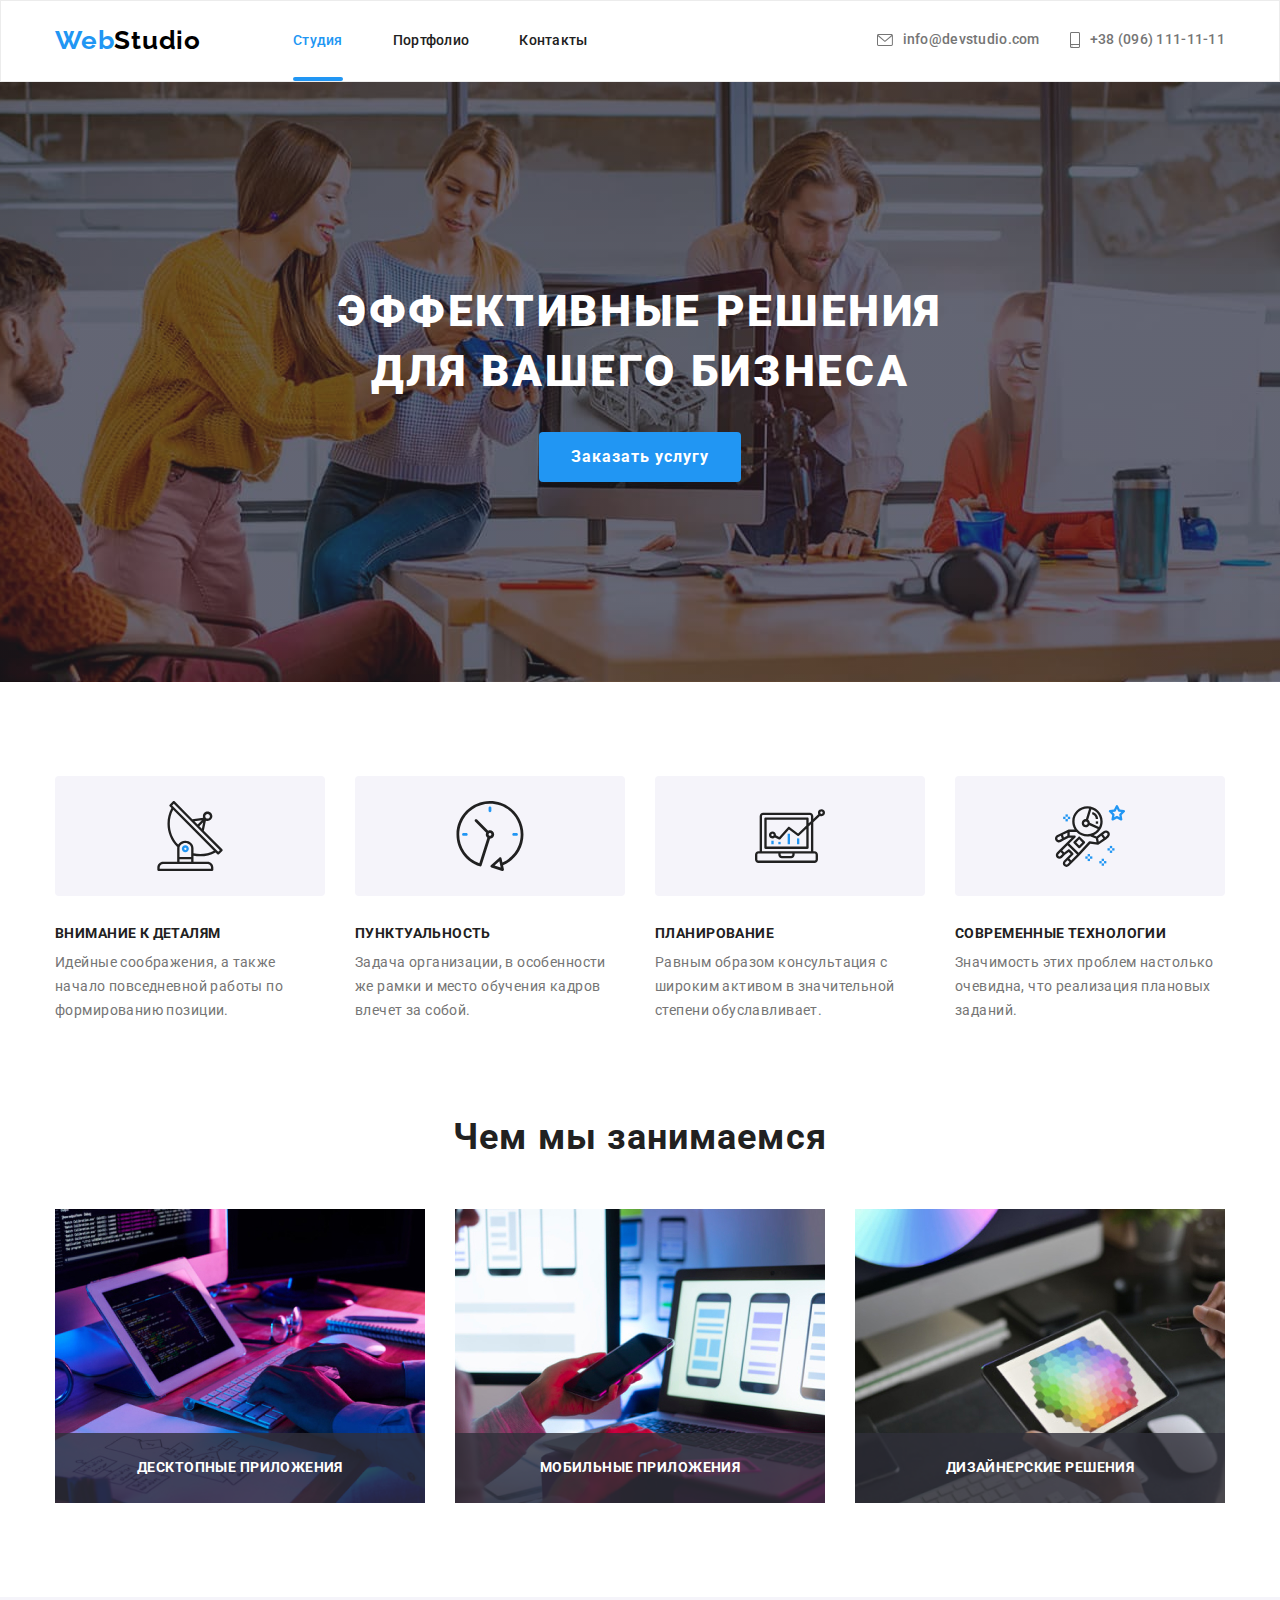
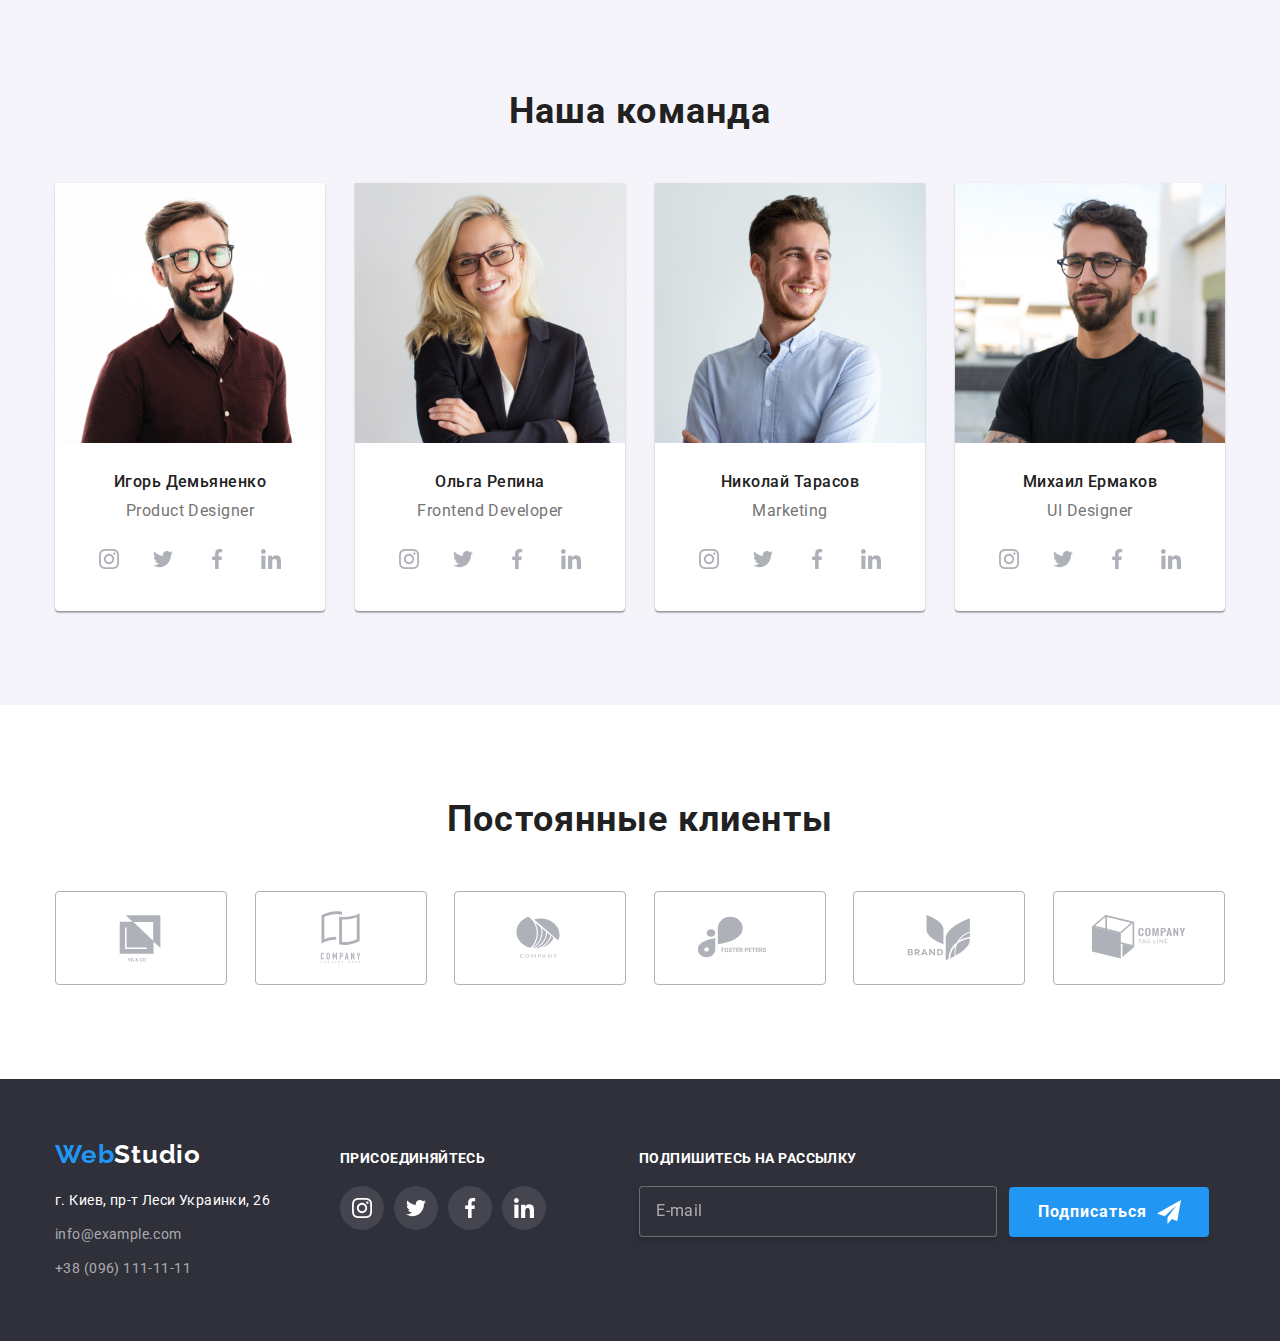
==== index.html @ 2bd58367 "Add files via upload" ====
<!DOCTYPE html>
<html lang="ru">
  <head>
    <meta charset="UTF-8" />
    <meta http-equiv="X-UA-Compatible" content="IE=edge" />
    <meta name="viewport" content="width=device-width, initial-scale=1.0" />
    <title>WebStudio</title>
    <link rel="preconnect" href="https://fonts.gstatic.com" />
    <link
      href="https://fonts.googleapis.com/css2?family=Raleway:wght@700&family=Roboto:wght@400;500;700;900&display=swap"
      rel="stylesheet"
    />
    <link
      rel="stylesheet"
      href="https://cdnjs.cloudflare.com/ajax/libs/modern-normalize/1.1.0/modern-normalize.min.css
"
    />
    <link rel="stylesheet" href="./css/styles.css" />
  </head>
  <body>
    <!--Header-->
    <header class="header">
      <div class="container header-container">
        <nav class="navigation">
          <a class="logo-link" href="./index.html"
            ><span class="logo-web">Web</span
            ><span class="logo-studio">Studio</span></a
          >
          <ul class="site-nav list">
            <li class="nav-item">
              <a class="nav-link link current" href="./index.html">Студия</a>
            </li>
            <li class="nav-item">
              <a class="nav-link link" href="./portfolio.html">Портфолио</a>
            </li>
            <li class="nav-item">
              <a class="nav-link link" href="#">Контакты</a>
            </li>
          </ul>
        </nav>

        <ul class="contacts list">
          <li class="contact-header">
            <a class="contact-link" href="mailto:info@devstudio.com">
              <svg class="icon-envelope" width="16" height="12">
                <use href="./images/sprite.svg#icon-envelope"></use>
              </svg>
              info@devstudio.com
            </a>
          </li>
          <li class="contact-header">
            <a class="contact-link" href="tel:+380961111111">
              <svg class="icon-smartphone" width="10" height="16">
                <use href="./images/sprite.svg#icon-smartphone"></use>
              </svg>
              +38 (096) 111-11-11</a
            >
          </li>
        </ul>
      </div>
    </header>

    <main>
      <!--Hero-->

      <section class="hero">
        <div class="container hero-page">
          <h1 class="hero-title">
            Эффективные решения<br />для вашего бизнеса
          </h1>
          <button class="modal-btn" type="button" data-modal-open>
            Заказать услугу
          </button>
        </div>
      </section>

      <!--Features-->

      <section class="features">
        <div class="container features-container">
          <h2 class="visually-hidden">Приемущества компании</h2>
          <ul class="feature-list">
            <li class="feature-item">
              <div class="features-icon">
                <svg class="icon-item">
                  <use href="./images/sprite.svg#icon-antenna "></use>
                </svg>
              </div>
              <div>
                <h3 class="title">Внимание к деталям</h3>
                <p class="feature-text">
                  Идейные соображения, а также начало повседневной работы по
                  формированию позиции.
                </p>
              </div>
            </li>

            <li class="feature-item">
              <div class="features-icon">
                <svg class="icon-item">
                  <use href="./images/sprite.svg#icon-clock "></use>
                </svg>
              </div>
              <div>
                <h3 class="title">Пунктуальность</h3>
                <p class="feature-text">
                  Задача организации, в особенности же рамки и место обучения
                  кадров влечет за собой.
                </p>
              </div>
            </li>

            <li class="feature-item">
              <div class="features-icon">
                <svg class="icon-item">
                  <use href="./images/sprite.svg#icon-diagram"></use>
                </svg>
              </div>
              <div>
                <h3 class="title">Планирование</h3>
                <p class="feature-text">
                  Равным образом консультация с широким активом в значительной
                  степени обуславливает.
                </p>
              </div>
            </li>
            <li class="feature-item">
              <div class="features-icon">
                <svg class="icon-item">
                  <use href="./images/sprite.svg#icon-astronaut"></use>
                </svg>
              </div>
              <div>
                <h3 class="title">Современные технологии</h3>
                <p class="feature-text">
                  Значимость этих проблем настолько очевидна, что реализация
                  плановых заданий.
                </p>
              </div>
            </li>
          </ul>
        </div>
      </section>

      <!--Projects-->

      <section class="projects">
        <div class="container project-container">
          <h2 class="project-title">Чем мы занимаемся</h2>
          <ul class="project list">
            <li class="project-item">
              <div class="project-foto">
                <img
                  src="./images/sitelayout.jpg"
                  alt="разработчик набирает код"
                  width="370"
                  height="294"
                />
                <p class="project-overlay">Десктопные приложения</p>
              </div>
            </li>
            <li class="project-item">
              <div class="project-foto">
                <img
                  src="./images/mobiledesign.jpg"
                  alt="разработка мобильного дизайна"
                  width="370"
                  height="294"
                />
                <p class="project-overlay">Мобильные приложения</p>
              </div>
            </li>
            <li class="project-item">
              <div class="project-foto">
                <img
                  src="./images/rastergraphics.jpg"
                  alt="растровая графика"
                  width="370"
                  height="294"
                />
                <p class="project-overlay">Дизайнерские решения</p>
              </div>
            </li>
          </ul>
        </div>
      </section>

      <!--Team company-->

      <section class="team-company">
        <div class="container people">
          <h2 class="section-title">Наша команда</h2>
          <ul class="team list">
            <li class="team-item">
              <img
                src="./images/igordemianenko.jpg"
                alt="фото игорь демьяненко"
                width="270"
                height="260"
              />
              <div class="person">
                <h3 class="team-title">Игорь Демьяненко</h3>
                <p class="position" lang="en">Product Designer</p>
                <ul class="social-list list">
                  <li class="social-list-item">
                    <a href="#" class="social-list-link">
                      <svg class="social-link-icon">
                        <use href="./images/sprite.svg#icon-instagram"></use>
                      </svg>
                    </a>
                  </li>
                  <li class="social-list-item">
                    <a href="#" class="social-list-link">
                      <svg class="social-link-icon">
                        <use href="./images/sprite.svg#icon-twitter"></use>
                      </svg>
                    </a>
                  </li>
                  <li class="social-list-item">
                    <a href="" class="social-list-link">
                      <svg class="social-link-icon">
                        <use href="./images/sprite.svg#icon-facebook"></use>
                      </svg>
                    </a>
                  </li>
                  <li class="social-list-item">
                    <a href="" class="social-list-link">
                      <svg class="social-link-icon">
                        <use href="./images/sprite.svg#icon-linkedin"></use>
                      </svg>
                    </a>
                  </li>
                </ul>
              </div>
            </li>
            <li class="team-item">
              <img
                src="./images/olgarepina.jpg"
                alt="фото ольга репина"
                width="270"
                height="260"
              />
              <div class="person">
                <h3 class="team-title">Ольга Репина</h3>
                <p class="position" lang="en">Frontend Developer</p>
                <ul class="social-list list">
                  <li class="social-list-item">
                    <a href="#" class="social-list-link">
                      <svg class="social-link-icon">
                        <use href="./images/sprite.svg#icon-instagram"></use>
                      </svg>
                    </a>
                  </li>
                  <li class="social-list-item">
                    <a href="#" class="social-list-link">
                      <svg class="social-link-icon">
                        <use href="./images/sprite.svg#icon-twitter"></use>
                      </svg>
                    </a>
                  </li>
                  <li class="social-list-item">
                    <a href="" class="social-list-link">
                      <svg class="social-link-icon">
                        <use href="./images/sprite.svg#icon-facebook"></use>
                      </svg>
                    </a>
                  </li>
                  <li class="social-list-item">
                    <a href="" class="social-list-link">
                      <svg class="social-link-icon">
                        <use href="./images/sprite.svg#icon-linkedin"></use>
                      </svg>
                    </a>
                  </li>
                </ul>
              </div>
            </li>
            <li class="team-item">
              <img
                src="./images/nikolaytarasov.jpg"
                alt="фото николай тарасов"
                width="270"
                height="260"
              />
              <div class="person">
                <h3 class="team-title">Николай Тарасов</h3>
                <p class="position" lang="en">Marketing</p>
                <ul class="social-list list">
                  <li class="social-list-item">
                    <a href="#" class="social-list-link">
                      <svg class="social-link-icon">
                        <use href="./images/sprite.svg#icon-instagram"></use>
                      </svg>
                    </a>
                  </li>
                  <li class="social-list-item">
                    <a href="#" class="social-list-link">
                      <svg class="social-link-icon">
                        <use href="./images/sprite.svg#icon-twitter"></use>
                      </svg>
                    </a>
                  </li>
                  <li class="social-list-item">
                    <a href="" class="social-list-link">
                      <svg class="social-link-icon">
                        <use href="./images/sprite.svg#icon-facebook"></use>
                      </svg>
                    </a>
                  </li>
                  <li class="social-list-item">
                    <a href="" class="social-list-link">
                      <svg class="social-link-icon">
                        <use href="./images/sprite.svg#icon-linkedin"></use>
                      </svg>
                    </a>
                  </li>
                </ul>
              </div>
            </li>
            <li class="team-item">
              <img
                src="./images/michailermakov.jpg"
                alt="фото михаил ермаков"
                width="270"
                height="260"
              />
              <div class="person">
                <h3 class="team-title">Михаил Ермаков</h3>
                <p class="position" lang="en">UI Designer</p>
                <ul class="social-list list">
                  <li class="social-list-item">
                    <a href="#" class="social-list-link">
                      <svg class="social-link-icon">
                        <use href="./images/sprite.svg#icon-instagram"></use>
                      </svg>
                    </a>
                  </li>
                  <li class="social-list-item">
                    <a href="#" class="social-list-link">
                      <svg class="social-link-icon">
                        <use href="./images/sprite.svg#icon-twitter"></use>
                      </svg>
                    </a>
                  </li>
                  <li class="social-list-item">
                    <a href="#" class="social-list-link">
                      <svg class="social-link-icon">
                        <use href="./images/sprite.svg#icon-facebook"></use>
                      </svg>
                    </a>
                  </li>
                  <li class="social-list-item">
                    <a href="#" class="social-list-link">
                      <svg class="social-link-icon">
                        <use href="./images/sprite.svg#icon-linkedin"></use>
                      </svg>
                    </a>
                  </li>
                </ul>
              </div>
            </li>
          </ul>
        </div>
      </section>

      <!--Clients-->

      <section class="clients-company">
        <div class="client-container container">
          <h2 class="client-title">Постоянные клиенты</h2>
          <ul class="clients list">
            <li class="client-item">
              <a href="#" class="client-link">
                <svg class="client-icon" width="106" height="60">
                  <use href="./images/sprite.svg#icon-company1"></use>
                </svg>
              </a>
            </li>
            <li class="client-item">
              <a href="#" class="client-link">
                <svg class="client-icon" width="106" height="60">
                  <use href="./images/sprite.svg#icon-company2"></use>
                </svg>
              </a>
            </li>
            <li class="client-item">
              <a href="#" class="client-link">
                <svg class="client-icon" width="106" height="60">
                  <use href="./images/sprite.svg#icon-company3"></use>
                </svg>
              </a>
            </li>
            <li class="client-item">
              <a href="#" class="client-link">
                <svg class="client-icon" width="106" height="60">
                  <use href="./images/sprite.svg#icon-company4"></use>
                </svg>
              </a>
            </li>
            <li class="client-item">
              <a href="#" class="client-link">
                <svg class="client-icon" width="106" height="60">
                  <use href="./images/sprite.svg#icon-company-5"></use>
                </svg>
              </a>
            </li>
            <li class="client-item">
              <a href="#" class="client-link">
                <svg class="client-icon" width="106" height="60">
                  <use href="./images/sprite.svg#icon-company6"></use>
                </svg>
              </a>
            </li>
          </ul>
        </div>
      </section>
    </main>

    <!--Footer-->

    <footer class="contacts-company">
      <div class="container footer-container">
        <div class="contacts-footer">
          <a class="logo-link footer-logo" href="./index.html"
            ><span class="logo-web">Web</span
            ><span class="studio-logo">Studio</span></a
          >
          <address class="address-company">
            г. Киев, пр-т Леси Украинки, 26
          </address>
          <ul class="contacts list address">
            <li class="company-link-mail">
              <a class="company-link" href="mailto:info@example.com"
                >info@example.com</a
              >
            </li>
            <li>
              <a class="company-link" href="tel:+380961111111">
                +38 (096) 111-11-11</a
              >
            </li>
          </ul>
        </div>

        <div class="links-footer">
          <p class="join">присоединяйтесь</p>
          <ul class="footer-list list">
            <li class="footer-link-item">
              <a href="#" class="link-item">
                <svg class="footer-icon">
                  <use href="./images/sprite.svg#icon-instagram"></use>
                </svg>
              </a>
            </li>
            <li class="footer-link-item">
              <a href="#" class="link-item">
                <svg class="footer-icon">
                  <use href="./images/sprite.svg#icon-twitter"></use>
                </svg>
              </a>
            </li>
            <li class="footer-link-item">
              <a href="#" class="link-item">
                <svg class="footer-icon">
                  <use href="./images/sprite.svg#icon-facebook"></use>
                </svg>
              </a>
            </li>
            <li class="footer-link-item">
              <a href="#" class="link-item">
                <svg class="footer-icon">
                  <use href="./images/sprite.svg#icon-linkedin"></use>
                </svg>
              </a>
            </li>
          </ul>
        </div>
        <div class="subscribe-to-newsletter">
          <p class="footer-form-text">Подпишитесь на рассылку</p>
          <form action="#" class="footer-form">
            <label>
              <input
                type="email"
                class="form-email"
                name="footer-email"
                placeholder="E-mail"
                title="your@mail.com"
                required
              />
            </label>
            <button type="submit" class="footer-btn">
              Подписаться
              <svg class="footer-icon-btn" width="24" height="24">
                <use href="./images/sprite.svg#icon-icon-send"></use>
              </svg>
            </button>
          </form>
        </div>
      </div>
    </footer>

    <!--Backdrop-->

    <div class="backdrop is-hidden" data-modal>
      <div class="modal">
        <button class="close" type="button">
          <svg class="close-modal" width="18" height="18" data-modal-close>
            <use href="./images/sprite.svg#icon-close"></use>
          </svg>
        </button>
        <form action="#" class="modal-form">
          <p class="modal-form-head">Оставьте свои данные, мы вам перезвоним</p>
          <label class="modal-form-field">
            Имя
            <span class="modal-form-input-wrapper">
              <input
                type="text"
                class="modal-form-input"
                name="user-name"
                minlength="2"
                pattern="[a-zA-Zа-яёА-ЯЁ]+"
                title="имя должно содержать символы латиницы или кириллицы"
                required
              />
              <svg class="modal-form-icon">
                <use href="./images/sprite.svg#icon-person"></use>
              </svg>
            </span>
          </label>
          <label class="modal-form-field">
            Телефон
            <span class="modal-form-input-wrapper">
              <input
                type="tel"
                class="modal-form-input"
                name="user-tel"
                pattern="[0-9]{3}-[0-9]{3}-[0-9]{2}-[0-9]{2}"
                title="096-000-00-00"
                required
              />
              <svg class="modal-form-icon">
                <use href="./images/sprite.svg#icon-phone"></use>
              </svg>
            </span>
          </label>
          <label class="modal-form-field">
            Почта
            <span class="modal-form-input-wrapper">
              <input
                type="email"
                class="modal-form-input"
                name="user-email"
                title="your@mail.com"
                required
              />
              <svg class="modal-form-icon">
                <use href="./images/sprite.svg#icon-email"></use>
              </svg>
            </span>
          </label>
          <label class="modal-form-field">
            Комментарий
            <textarea
              name="user-message"
              class="modal-form-message"
              placeholder="Введите текст"
            ></textarea>
          </label>
          <input
            type="checkbox"
            class="modal-form-checkbox visually-hidden"
            id="accept-policy"
          />
          <label for="accept-policy" class="modal-form-checkbox-label"
            >Соглашаюсь с рассылкой и принимаю&nbsp;
            <a href="#" class="modal-form-label-link">Условия договора</a>
          </label>
          <button type="submit" class="modal-form-button">Отправить</button>
        </form>
      </div>
    </div>
    <script src="./js/modal.js"></script>
  </body>
</html>
---- css/styles.css ----
:root {
  --main-font: "Roboto", sans-serif;
  --secondary-font: "Raleway", sans-serif;
  --accent-color: #2196f3;
  --main-color: #212121;
  --secondary-color: #757575;
}

h1,
h2,
h3,
h4,
h5,
h6,
p {
  margin-top: 0;
  margin-bottom: 0;
}

ul,
ol {
  margin-top: 0;
  margin-bottom: 0;
  padding-left: 0;
}

img {
  display: block;
}

body {
  font-family: var(--main-font);
  font-weight: 400;
  color: var(--main-color);
}

.link,
.contact-link,
.logo-link {
  text-decoration: none;
}

.list {
  list-style: none;
  padding: 0;
  margin: 0;
}

.container {
  width: 1200px;
  padding-left: 15px;
  padding-right: 15px;
  margin-left: auto;
  margin-right: auto;
}

.visually-hidden {
  position: absolute !important;
  clip: rect(1px 1px 1px 1px); /* IE6, IE7 */
  clip: rect(1px, 1px, 1px, 1px);
  padding: 0 !important;
  border: 0 !important;
  height: 1px !important;
  width: 1px !important;
  overflow: hidden;
}

/* ========== HEADER ============*/

.header {
  background: #ffffff;
  padding-top: 24px;
  padding-bottom: 25px;
  border: 1px solid #ececec;
}

.header-container {
  display: flex;
  align-items: center;
  justify-content: space-between;
}

.navigation {
  display: flex;
  align-items: center;
}

.site-nav {
  display: flex;
  align-items: center;
}

.contacts {
  display: flex;
  align-items: center;
}

.logo-link {
  margin-right: 92px;
}

.nav-item:not(:last-child) {
  margin-right: 50px;
}

.logo-web {
  color: var(--accent-color);
  font-family: var(--secondary-font);
  font-weight: 700;
  font-size: 26px;
  line-height: 1.19;
  letter-spacing: 0.03em;
}

.logo-studio {
  color: #000000;
  font-family: var(--secondary-font);
  font-weight: 700;
  font-size: 26px;
  line-height: 1.19;
  letter-spacing: 0.03em;
}

.nav-link {
  position: relative;
  font-weight: 500;
  font-size: 14px;
  line-height: 1.14;
  letter-spacing: 0.02em;
  color: var(--main-color);
  transition-duration: 250ms;
  transition-timing-function: cubic-bezier(0.4, 0, 0.2, 1);
}

.nav-link:hover,
.nav-link:focus {
  color: var(--accent-color);
}
.nav-link.current {
  color: var(--accent-color);
}

.nav-link.current::after {
  position: absolute;
  content: "";
  width: 100%;
  height: 4px;
  border-radius: 2px;
  background-color: var(--accent-color);
  display: block;
  bottom: -33px;
}

.contact-link {
  display: flex;
  align-items: center;
  font-weight: 500;
  font-size: 14px;
  line-height: 1.14;
  letter-spacing: 0.02em;
  color: var(--secondary-color);
  transition-duration: 250ms;
  transition-timing-function: cubic-bezier(0.4, 0, 0.2, 1);
}

.contact-link:hover,
.contact-link:focus {
  color: var(--accent-color);
}

.contact-header {
  margin-right: 30px;
}

.contact-header:last-child {
  margin-right: 0;
}

.icon-envelope {
  margin-right: 10px;
  fill: currentColor;
}

.icon-smartphone {
  margin-right: 10px;
  fill: currentColor;
}

/* ============ END HEADER ===============*/

/* ============ HERO SECTION ============ */
.hero {
  background-image: linear-gradient(
      rgba(47, 48, 58, 0.4),
      rgba(47, 48, 58, 0.4)
    ),
    url("../images/hero/bg.jpg");
  background-size: 1600px;
  background-repeat: no-repeat;
  background-position: center;
  text-align: center;
}

.hero-page {
  padding-bottom: 200px;
  padding-top: 200px;
}

.hero-title {
  font-weight: 900;
  font-size: 44px;
  line-height: 1.36;
  letter-spacing: 0.06em;
  text-transform: uppercase;
  color: #ffffff;
  margin-bottom: 30px;
}

.modal-btn {
  font-family: inherit;
  background: var(--accent-color);
  font-weight: 700;
  font-size: 16px;
  line-height: 1.87;
  display: flex;
  align-items: center;
  letter-spacing: 0.06em;
  color: #ffffff;
  cursor: pointer;
  border-radius: 4px;
  border: none;
  padding: 10px 32px;
  text-align: center;
  margin-left: auto;
  margin-right: auto;
  transition-duration: 250ms;
  transition-timing-function: cubic-bezier(0.4, 0, 0.2, 1);
}

.modal-btn:hover,
.modal-btn:focus {
  background: #188ce8;
}

/* ============== END HERO SECTION============== */

/* ============== FEATURES =============== */
.features {
  background: #ffffff;
}

.features-container {
  display: flex;
  align-items: center;
}

.feature-list {
  list-style: none;
  display: flex;
  align-items: center;
  justify-content: space-between;
  padding-top: 94px;
  padding-bottom: 94px;
}

.feature-item {
  margin-right: 30px;
}

.feature-item:last-child {
  margin-right: 0;
}

.title {
  font-weight: 700;
  font-size: 14px;
  line-height: 1.14;
  letter-spacing: 0.03em;
  text-transform: uppercase;
  color: var(--main-color);
  margin-top: 0;
  margin-bottom: 10px;
}

.feature-text {
  font-size: 14px;
  line-height: 1.71;
  letter-spacing: 0.03em;
  color: var(--secondary-color);
  margin-top: 0;
}

.features-icon {
  display: flex;
  justify-content: center;
  align-items: center;
  width: 270px;
  height: 120px;
  background: #f5f4fa;
  border-radius: 4px;
  margin-bottom: 30px;
}

.icon-item {
  width: 70px;
  height: 70px;
}

/* ============ END FEATURES ===============  */

/* ============ PROJECTS COMPANY ============ */
.projects {
  background: #ffffff;
}

.project-container {
  padding-bottom: 94px;
}
.project-title {
  font-weight: 700;
  font-size: 36px;
  line-height: 1.16;
  text-align: center;
  letter-spacing: 0.03em;
  color: var(--main-color);
  margin-top: 0;
  margin-bottom: 50px;
}

.project.list {
  display: flex;
  align-items: center;
  justify-content: space-between;
}

.project-item {
  width: 370px;
  height: 294px;
  margin-right: 30px;
}

.project-item:last-child {
  margin-right: 0;
}

.project-foto {
  position: relative;
}

.project-overlay {
  position: absolute;
  bottom: 0;
  left: 0;
  width: 100%;
  height: 70px;
  background: rgba(47, 48, 58, 0.8);
  font-weight: 700;
  font-size: 14px;
  line-height: 1.14;
  text-align: center;
  letter-spacing: 0.03em;
  text-transform: uppercase;
  color: #ffffff;
  padding-top: 27px;
}

/* ============ END PROJECTS COMPANY ============== */

/* ============ TEAM COMPANY =============  */

.team-company {
  background: #f5f4fa;
}
.people {
  padding-top: 94px;
  padding-bottom: 94px;
}

.section-title {
  font-weight: 700;
  font-size: 36px;
  line-height: 1.16;
  text-align: center;
  letter-spacing: 0.03em;
  color: var(--main-color);
  margin-bottom: 50px;
}

.team {
  display: flex;
  align-items: center;
  justify-content: space-between;
}

.team-item {
  width: 270px;
  height: 428px;
  margin-right: 30px;
  background: #ffffff;
  box-shadow: 0px 1px 3px rgba(0, 0, 0, 0.12), 0px 1px 1px rgba(0, 0, 0, 0.14),
    0px 2px 1px rgba(0, 0, 0, 0.2);
  border-radius: 0px 0px 4px 4px;
}

.team-item:last-child {
  margin-right: 0;
}

.person {
  padding-top: 30px;
  padding-bottom: 30px;
  padding-left: 32px;
  padding-right: 32px;
}

.team-title {
  font-weight: 500;
  font-size: 16px;
  line-height: 1.18;
  letter-spacing: 0.03em;
  color: var(--main-color);
  text-align: center;
}

.position {
  font-size: 16px;
  line-height: 1.18;
  letter-spacing: 0.03em;
  color: var(--secondary-color);
  text-align: center;
  margin-top: 10px;
  margin-bottom: 16px;
}

.social-list {
  display: flex;
  justify-content: space-between;
  align-items: center;
}

.social-list-link {
  display: flex;
  align-items: center;
  justify-content: center;
  width: 44px;
  height: 44px;
  border-radius: 50%;
  background-color: #ffffff;
  fill: #afb1b8;
  transition-duration: 250ms;
  transition-timing-function: cubic-bezier(0.4, 0, 0.2, 1);
}
.social-list-link:hover,
.social-list-link:focus {
  background: var(--accent-color);
  fill: #ffffff;
}

.social-link-icon {
  width: 20px;
  height: 20px;
}

/* =========== END TEAM COMPANY ================ */

/*=============== CLIENTS COMPANY ==============*/

.clients-company {
  background: #ffffff;
}

.client-container {
  padding-top: 94px;
  padding-bottom: 94px;
}

.client-title {
  font-weight: 700;
  font-size: 36px;
  line-height: 1.16;
  text-align: center;
  letter-spacing: 0.03em;
  color: var(--main-color);
  margin-bottom: 50px;
}
.clients {
  display: flex;
  align-items: center;
  justify-content: space-between;
}

.client-item {
  display: flex;
  align-items: center;
  justify-content: space-between;
}

.client-item:last-child {
  margin-right: 0;
}

.client-link {
  display: flex;
  align-items: center;
  justify-content: center;
  border: 1px solid #afb1b8;
  border-radius: 4px;
  width: 172px;
  height: 94px;
  fill: #afb1b8;
  transition-duration: 250ms;
  transition-timing-function: cubic-bezier(0.4, 0, 0.2, 1);
}

.client-link:hover,
.client-link:focus {
  fill: var(--accent-color);
}

.client-link:hover,
.client-link:focus {
  border: 1px solid var(--accent-color);
}

/* ===============END CLIENTS COMPANY ==============*/

/* =============== FOOTER ================== */

.contacts-company {
  background: #2f303a;
}

.footer-container {
  display: flex;
  align-items: baseline;

  padding-top: 60px;
  padding-bottom: 60px;
}

.contacts-footer {
  display: block;
  margin-right: 70px;
}

.footer-logo {
  display: inline-block;
  margin-right: 0px;
}

.studio-logo {
  font-family: var(--secondary-font);
  font-weight: 700;
  font-size: 26px;
  line-height: 1.19;
  letter-spacing: 0.03em;
  color: #ffffff;
}

.address-company {
  color: #ffffff;
  font-style: normal;
  font-size: 14px;
  line-height: 1.71;
  letter-spacing: 0.03em;
  margin-top: 20px;
}

.address {
  display: inline-block;
}

.company-link {
  font-size: 14px;
  line-height: 1.71;
  letter-spacing: 0.03em;
  color: rgba(255, 255, 255, 0.6);
  display: inline-block;
  transition-duration: 250ms;
  transition-timing-function: cubic-bezier(0.4, 0, 0.2, 1);
}

.company-link-mail {
  margin-top: 10px;
  margin-bottom: 10px;
}

.company-link:hover,
.company-link:focus {
  color: var(--accent-color);
}

.company-link {
  text-decoration: none;
}

.join {
  font-weight: 700;
  font-size: 14px;
  line-height: 1.14;
  letter-spacing: 0.03em;
  text-transform: uppercase;
  color: #ffffff;

  margin-bottom: 20px;
}

.footer-list {
  display: flex;
  align-items: center;
  justify-content: center;
}

.footer-link-item {
  display: flex;
  align-items: center;
  justify-content: center;
  margin-right: 10px;
}

.footer-link-item:last-child {
  margin-right: 0;
}

.link-item:hover,
.link-item:focus {
  background: var(--accent-color);
}
.link-item {
  display: flex;
  align-items: center;
  justify-content: center;
  width: 44px;
  height: 44px;
  border-radius: 50%;
  background-color: rgba(255, 255, 255, 0.1);
  fill: #ffffff;
}

.footer-icon {
  width: 20px;
  height: 20px;
}

.subscribe-to-newsletter {
  margin-left: 93px;
}

.footer-form {
  display: flex;
  align-items: center;
}

.footer-form-text {
  font-weight: bold;
  font-size: 14px;
  line-height: 1.14;
  letter-spacing: 0.03em;
  text-transform: uppercase;
  color: #ffffff;
  margin-bottom: 20px;
}

.form-email {
  width: 358px;
  margin-right: 12px;
  padding-top: 15px;
  padding-bottom: 15px;
  padding-left: 16px;
  color: #ffffff;
  background-color: #2f303a;
  border: 1px solid rgba(255, 255, 255, 0.3);
  filter: drop-shadow(0px 4px 4px rgba(0, 0, 0, 0.15));
  border-radius: 4px;
}

.form-email::placeholder {
  font-weight: 400;
  font-size: 16px;
  line-height: 1.25;
  letter-spacing: 0.03em;
  color: rgba(255, 255, 255, 0.6);
}

.footer-btn {
  position: relative;
  width: 200px;
  height: 50px;
  padding-top: 10px;
  padding-bottom: 10px;
  padding-right: 62px;
  padding-left: 29px;
  font-family: inherit;
  background: var(--accent-color);
  font-weight: 700;
  font-size: 16px;
  line-height: 1.87;
  letter-spacing: 0.06em;
  color: #ffffff;
  box-shadow: 0px 4px 4px rgba(0, 0, 0, 0.15);
  border-radius: 4px;
  border: none;
  cursor: pointer;
  transition-duration: 250ms;
  transition-timing-function: cubic-bezier(0.4, 0, 0.2, 1);
}

.footer-btn:hover,
.footer-btn:focus {
  background: #188ce8;
}

.footer-icon-btn {
  position: absolute;
  top: 13px;
  right: 28px;
}

/* =========== END FOOTER ============ */

/* =========== BACKDROP ==============*/

.backdrop {
  position: fixed;
  top: 0;
  left: 0;
  width: 100vw;
  height: 100vh;
  background: rgba(0, 0, 0, 0.2);
  opacity: 1;
  transition: opacity 250ms cubic-bezier(0.4, 0, 0.2, 1),
    visibility 250ms cubic-bezier(0.4, 0, 0.2, 1);
}

.backdrop.is-hidden {
  opacity: 0;
  pointer-events: none;
}
.modal {
  position: absolute;
  top: 50%;
  left: 50%;
  min-width: 528px;
  min-height: 581px;
  background-color: #ffffff;
  transform: translate(-50%, -50%);
  padding: 40px;
}

.close {
  position: absolute;
  top: 8px;
  right: 8px;
  width: 30px;
  height: 30px;
  background-color: #ffffff;
  border-radius: 50%;
  border: 1px solid rgba(0, 0, 0, 0.1);
  padding: 0;
  cursor: pointer;
}

.close-modal {
  position: absolute;
  top: 50%;
  left: 50%;
  transform: translate(-50%, -50%);
  transition-duration: 250ms;
  transition-timing-function: cubic-bezier(0.4, 0, 0.2, 1);
}

.close-modal:hover,
.close-modal:focus {
  fill: var(--accent-color);
}

/* ============ MODAL FORM ============ */

.modal-form {
  display: flex;
  flex-direction: column;
}

.modal-form-head {
  font-weight: 700;
  font-size: 20px;
  line-height: 1.15;
  text-align: center;
  letter-spacing: 0.03em;
  color: #212121;
  margin-bottom: 12px;
}

.modal-form-field {
  font-weight: 400;
  font-size: 12px;
  line-height: 1.16;
  letter-spacing: 0.01em;
  color: #757575;
  margin-bottom: 10px;
}

.modal-form-input-wrapper {
  position: relative;
  display: block;
  margin-top: 4px;
}

.modal-form-input {
  width: 100%;
  height: 40px;
  border: 1px solid rgba(33, 33, 33, 0.2);
  border-radius: 4px;
  padding-left: 42px;
  transition: border-color 250ms cubic-bezier(0.4, 0, 0.2, 1);
}
.modal-form-input:focus {
  outline: none;
  border-color: var(--accent-color);
}
.modal-form-icon {
  position: absolute;
  top: 50%;
  left: 12px;
  transform: translateY(-50%);
  display: block;
  width: 18px;
  height: 18px;
  fill: #212121;
  transition: fill 250ms cubic-bezier(0.4, 0, 0.2, 1);
}
.modal-form-input:focus + .modal-form-icon {
  fill: var(--accent-color);
}

.modal-form-message {
  width: 100%;
  height: 120px;
  margin-top: 4px;
  color: #000000;
  border: 1px solid rgba(33, 33, 33, 0.2);
  border-radius: 4px;
  padding: 12px 16px;
  resize: none;
  transition: border-color 250ms cubic-bezier(0.4, 0, 0.2, 1);
}

.modal-form-message::placeholder {
  color: rgba(117, 117, 117, 0.5);
}

.modal-form-message:focus {
  outline: none;
  border-color: var(--accent-color);
}

.modal-form-checkbox-label::before {
  display: block;
  content: "";
  width: 16px;
  height: 15px;
  border: 1px solid #212121;
  border-radius: 2px;
  cursor: pointer;
  margin-right: 8px;
}

.modal-form-checkbox:checked + .modal-form-checkbox-label::before {
  background-image: url("../images/vector.svg");
  background-color: var(--accent-color);
  background-repeat: no-repeat;
  background-size: contain;
  border: none;
  border-radius: 2px;
  background-position: center;
}

.modal-form-checkbox:focus + .modal-form-checkbox-label::before {
  outline: 1px solid #212121;
}

.modal-form-checkbox-label {
  display: flex;
  align-items: center;
  justify-content: center;
  font-size: 14px;
  line-height: 1.71;
  letter-spacing: 0.03em;
  color: #757575;
  margin-bottom: 30px;
  margin-left: 14px;
}

.modal-form-label-link {
  color: var(--accent-color);
}

.modal-form-button {
  font-family: inherit;
  background: var(--accent-color);
  font-weight: 700;
  font-size: 16px;
  line-height: 1.87;
  display: flex;
  align-items: center;
  letter-spacing: 0.06em;
  color: #ffffff;
  cursor: pointer;
  border-radius: 4px;
  border: none;
  padding: 10px 56px;
  text-align: center;
  margin-left: auto;
  margin-right: auto;
  transition-duration: 250ms;
  transition-timing-function: cubic-bezier(0.4, 0, 0.2, 1);
}

.modal-form-button:hover,
.modal-form-button:focus {
  background: #188ce8;
}

/* =========== PORTFOLIO ============= */

.development-catalog {
  background: #ffffff;
}

.catalog {
  padding-top: 94px;
  padding-bottom: 94px;
}
.catalog-nav {
  list-style: none;
  display: flex;
  align-items: center;
  justify-content: center;
  margin-bottom: 34px;
}

.item {
  margin-right: 8px;
}

.item:last-child {
  margin-right: 0px;
}
.nav-btn {
  font-family: inherit;
  background: #f5f4fa;
  font-weight: 500;
  font-size: 16px;
  line-height: 1.62;
  text-align: center;
  letter-spacing: 0.03em;
  color: #212121;
  border-radius: 4px;
  cursor: pointer;
  border: none;
  padding: 6px 22px;
  transition-duration: 250ms;
  transition-timing-function: cubic-bezier(0.4, 0, 0.2, 1);
}
.nav-btn:hover,
.nav-btn:focus {
  background-color: var(--accent-color);
  color: #ffffff;
  box-shadow: 0px 3px 1px rgba(0, 0, 0, 0.1), 0px 1px 2px rgba(0, 0, 0, 0.08),
    0px 2px 2px rgba(0, 0, 0, 0.12);
  border-radius: 4px;
}

.nav-btn.current {
  background-color: var(--accent-color);
  color: #ffffff;
}

.development {
  display: flex;
  flex-wrap: wrap;
  margin-top: -30px;
  margin-left: -30px;
}

.development-item {
  margin-top: 30px;
  margin-left: 30px;
  transition-duration: 250ms;
  transition-timing-function: cubic-bezier(0.4, 0, 0.2, 1);
}
.development-item:hover {
  box-shadow: 0px 1px 1px rgba(0, 0, 0, 0.12), 0px 4px 4px rgba(0, 0, 0, 0.06),
    1px 4px 6px rgba(0, 0, 0, 0.16);
}

.development-link:hover .overlay,
.development-link:focus .overlay {
  transform: translateY(0%);
}

.development-link {
  text-decoration: none;
  display: block;
}

.development-image {
  position: relative;
  overflow: hidden;
}

.overlay {
  position: absolute;
  top: 0;
  left: 0;
  width: 100%;
  height: 100%;
  background: rgba(33, 150, 243, 0.9);
  color: #ffffff;
  overflow: auto;
  font-weight: 400;
  font-size: 18px;
  line-height: 1.55;
  letter-spacing: 0.03em;
  padding: 63px 24px;
  transform: translateY(100%);
  transition-duration: 250ms;
  transition-timing-function: cubic-bezier(0.4, 0, 0.2, 1);
}

.developments {
  padding-top: 20px;
  padding-bottom: 20px;
  padding-left: 24px;
  padding-right: 24px;
  border: 1px solid #eeeeee;
}

.development-name {
  font-weight: 700;
  font-size: 18px;
  line-height: 2;
  letter-spacing: 0.06em;
  color: var(--main-color);
  margin-bottom: 4px;
}

.development-section {
  font-size: 16px;
  line-height: 1.87;
  letter-spacing: 0.03em;
  color: var(--secondary-color);
}
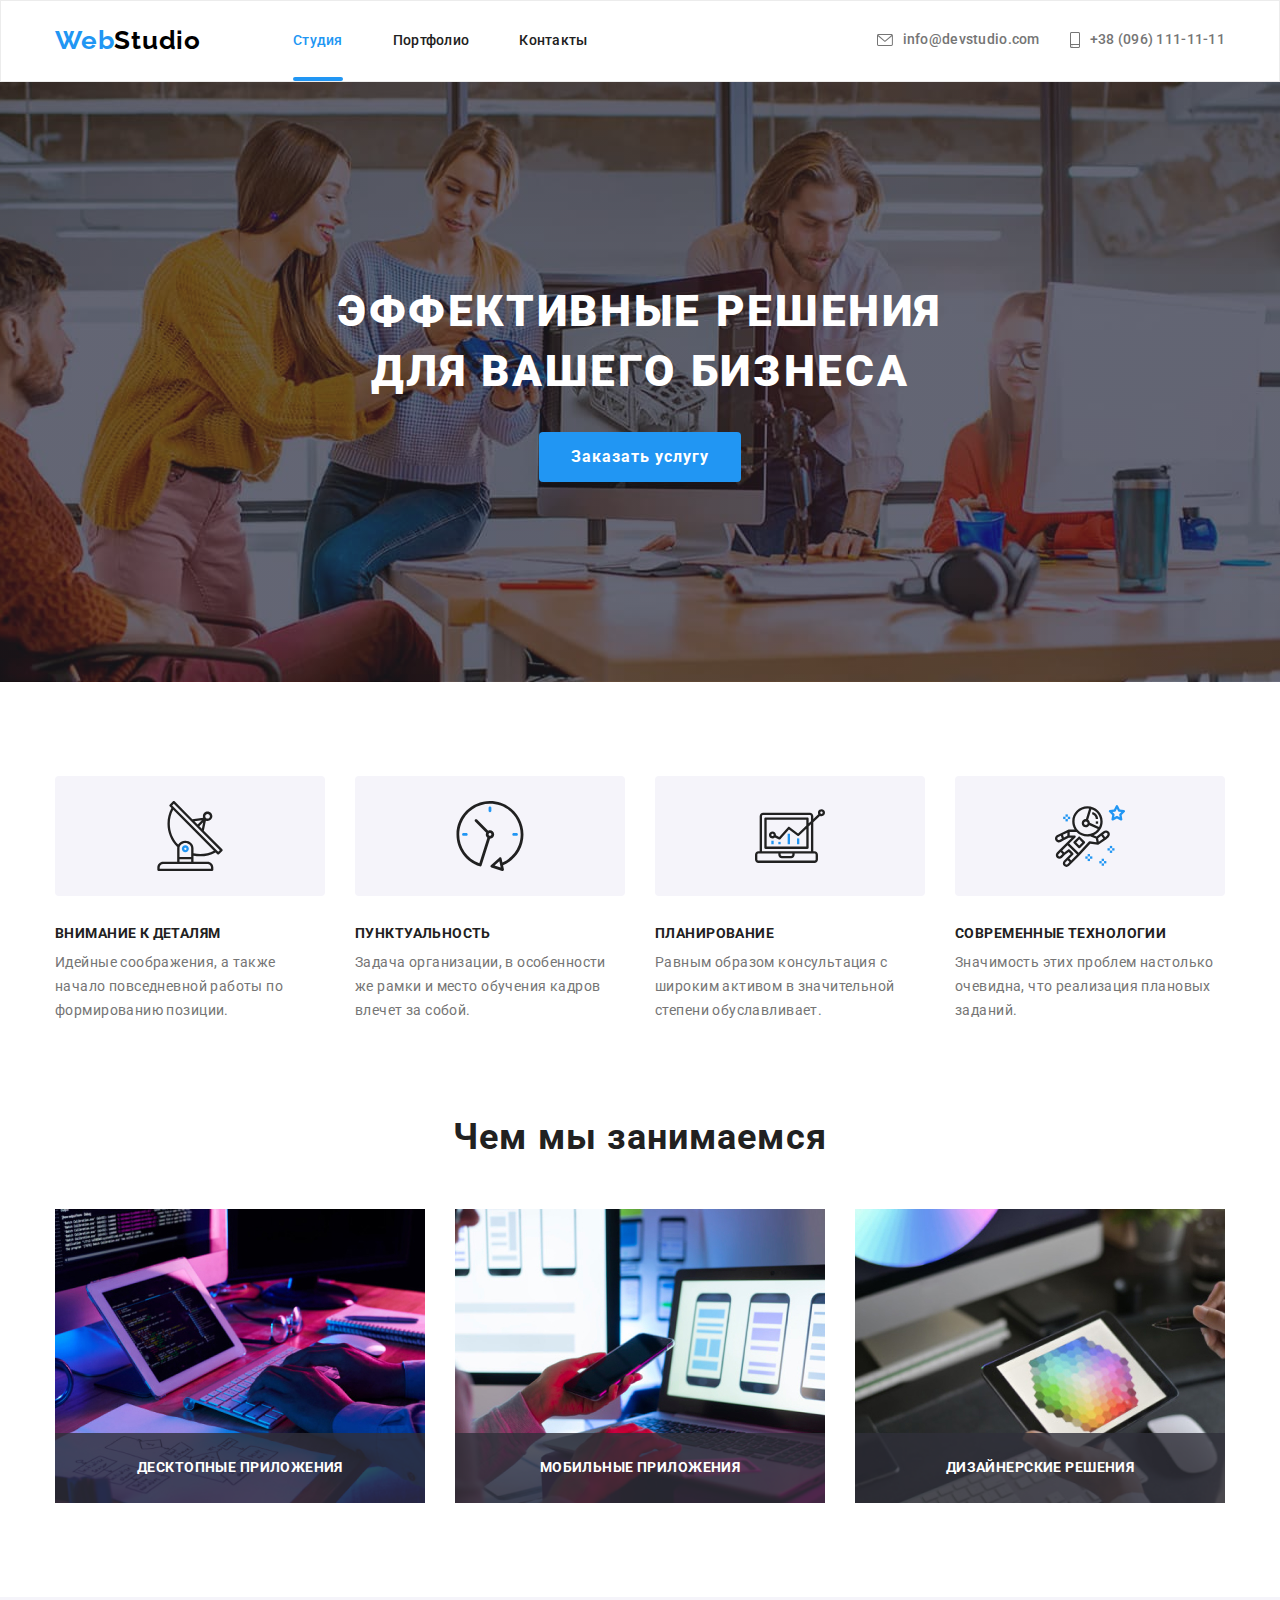
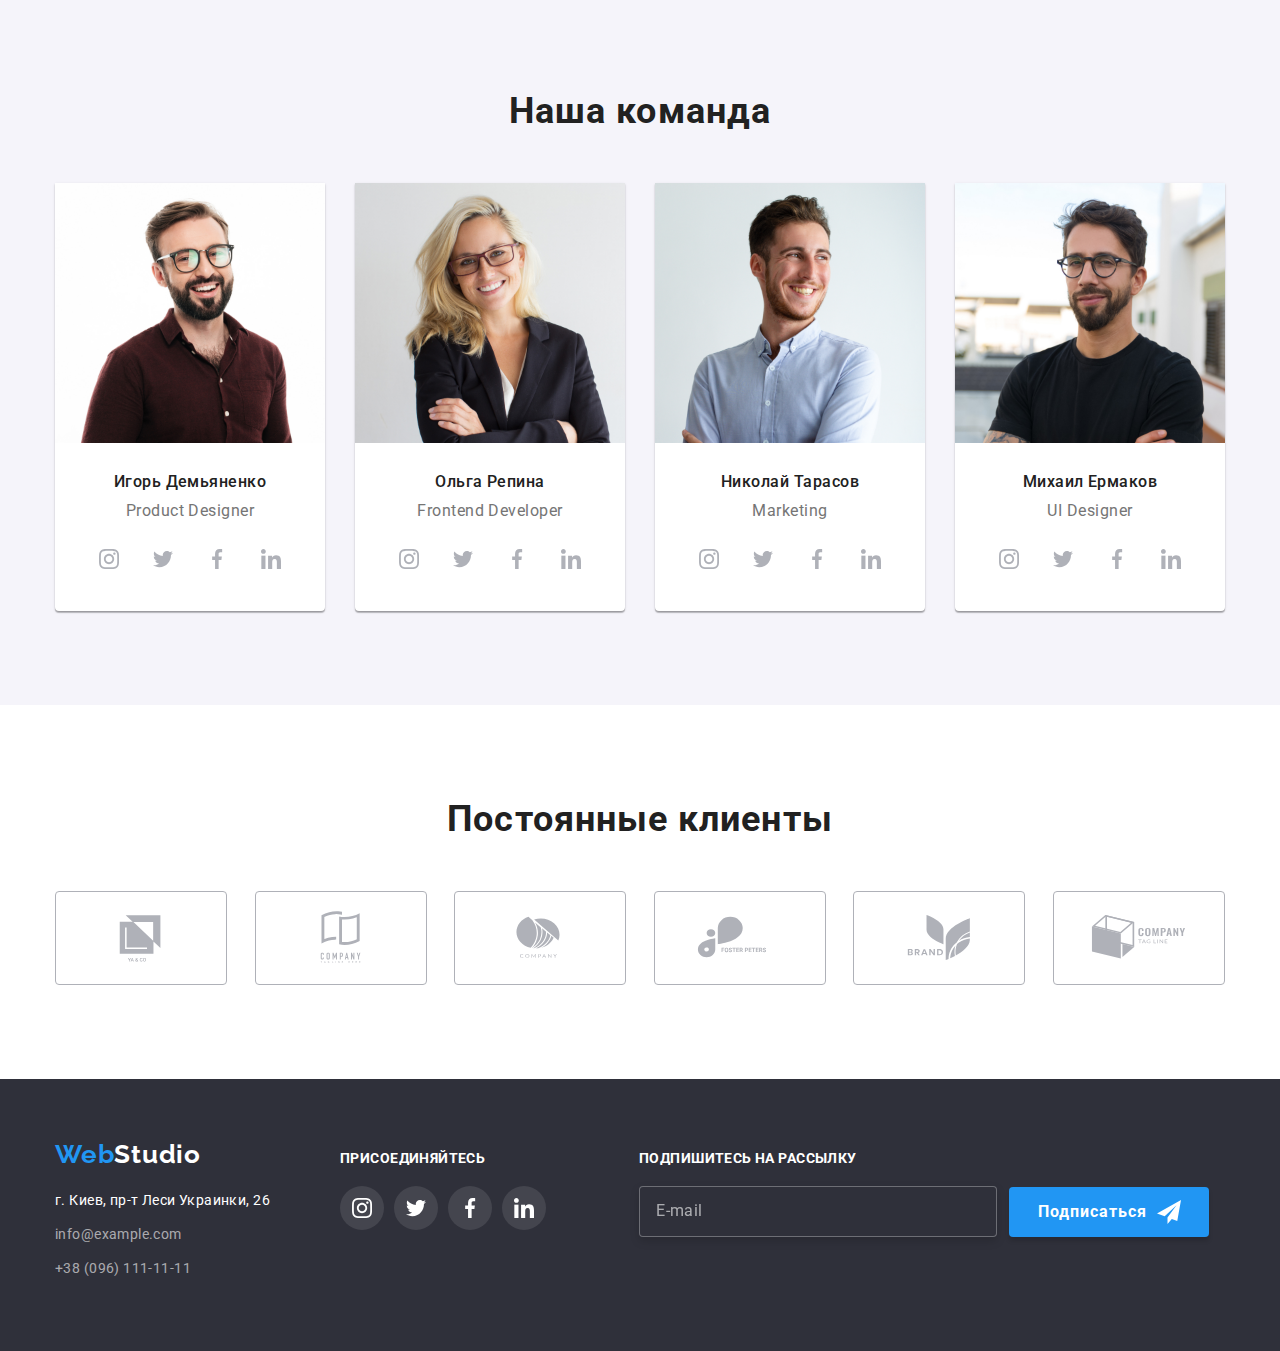
==== commit c10349e7: "vypolnil dz" ====
--- a/index.html
+++ b/index.html
@@ -15,42 +15,46 @@
       href="https://cdnjs.cloudflare.com/ajax/libs/modern-normalize/1.1.0/modern-normalize.min.css
 "
     />
-    <link rel="stylesheet" href="./css/styles.css" />
+    <link rel="stylesheet" href="./css/main.min.css" />
   </head>
   <body>
     <!--Header-->
     <header class="header">
-      <div class="container header-container">
+      <div class="header__container container">
         <nav class="navigation">
           <a class="logo-link" href="./index.html"
-            ><span class="logo-web">Web</span
-            ><span class="logo-studio">Studio</span></a
+            ><span class="logo-link__web">Web</span
+            ><span class="logo-link__studio">Studio</span></a
           >
           <ul class="site-nav list">
-            <li class="nav-item">
-              <a class="nav-link link current" href="./index.html">Студия</a>
-            </li>
-            <li class="nav-item">
-              <a class="nav-link link" href="./portfolio.html">Портфолио</a>
-            </li>
-            <li class="nav-item">
-              <a class="nav-link link" href="#">Контакты</a>
+            <li class="site-nav__item">
+              <a class="site-nav__link link current" href="./index.html"
+                >Студия</a
+              >
+            </li>
+            <li class="site-nav__item">
+              <a class="site-nav__link link" href="./portfolio.html"
+                >Портфолио</a
+              >
+            </li>
+            <li class="site-nav__item">
+              <a class="site-nav__link link" href="#">Контакты</a>
             </li>
           </ul>
         </nav>
 
-        <ul class="contacts list">
-          <li class="contact-header">
-            <a class="contact-link" href="mailto:info@devstudio.com">
-              <svg class="icon-envelope" width="16" height="12">
+        <ul class="contact list">
+          <li class="contact__item">
+            <a class="contact__link link" href="mailto:info@devstudio.com">
+              <svg class="contact__icon-envelope" width="16" height="12">
                 <use href="./images/sprite.svg#icon-envelope"></use>
               </svg>
               info@devstudio.com
             </a>
           </li>
-          <li class="contact-header">
-            <a class="contact-link" href="tel:+380961111111">
-              <svg class="icon-smartphone" width="10" height="16">
+          <li class="contact__item">
+            <a class="contact__link link" href="tel:+380961111111">
+              <svg class="contact__icon-smartphone" width="10" height="16">
                 <use href="./images/sprite.svg#icon-smartphone"></use>
               </svg>
               +38 (096) 111-11-11</a
@@ -64,11 +68,11 @@
       <!--Hero-->
 
       <section class="hero">
-        <div class="container hero-page">
-          <h1 class="hero-title">
+        <div class="hero-page container">
+          <h1 class="hero-page__title">
             Эффективные решения<br />для вашего бизнеса
           </h1>
-          <button class="modal-btn" type="button" data-modal-open>
+          <button class="hero-btn" type="button" data-modal-open>
             Заказать услугу
           </button>
         </div>
@@ -76,63 +80,63 @@
 
       <!--Features-->
 
-      <section class="features">
-        <div class="container features-container">
+      <section class="features-section">
+        <div class="features-container container">
           <h2 class="visually-hidden">Приемущества компании</h2>
-          <ul class="feature-list">
-            <li class="feature-item">
-              <div class="features-icon">
-                <svg class="icon-item">
+          <ul class="features list">
+            <li class="features__item">
+              <div class="features__wrapper">
+                <svg class="features__icon">
                   <use href="./images/sprite.svg#icon-antenna "></use>
                 </svg>
               </div>
               <div>
-                <h3 class="title">Внимание к деталям</h3>
-                <p class="feature-text">
+                <h3 class="features__title">Внимание к деталям</h3>
+                <p class="features__text">
                   Идейные соображения, а также начало повседневной работы по
                   формированию позиции.
                 </p>
               </div>
             </li>
 
-            <li class="feature-item">
-              <div class="features-icon">
-                <svg class="icon-item">
+            <li class="features__item">
+              <div class="features__wrapper">
+                <svg class="features__icon">
                   <use href="./images/sprite.svg#icon-clock "></use>
                 </svg>
               </div>
               <div>
-                <h3 class="title">Пунктуальность</h3>
-                <p class="feature-text">
+                <h3 class="features__title">Пунктуальность</h3>
+                <p class="features__text">
                   Задача организации, в особенности же рамки и место обучения
                   кадров влечет за собой.
                 </p>
               </div>
             </li>
 
-            <li class="feature-item">
-              <div class="features-icon">
-                <svg class="icon-item">
+            <li class="features__item">
+              <div class="features__wrapper">
+                <svg class="features__icon">
                   <use href="./images/sprite.svg#icon-diagram"></use>
                 </svg>
               </div>
               <div>
-                <h3 class="title">Планирование</h3>
-                <p class="feature-text">
+                <h3 class="features__title">Планирование</h3>
+                <p class="features__text">
                   Равным образом консультация с широким активом в значительной
                   степени обуславливает.
                 </p>
               </div>
             </li>
-            <li class="feature-item">
-              <div class="features-icon">
-                <svg class="icon-item">
+            <li class="features__item">
+              <div class="features__wrapper">
+                <svg class="features__icon">
                   <use href="./images/sprite.svg#icon-astronaut"></use>
                 </svg>
               </div>
               <div>
-                <h3 class="title">Современные технологии</h3>
-                <p class="feature-text">
+                <h3 class="features__title">Современные технологии</h3>
+                <p class="features__text">
                   Значимость этих проблем настолько очевидна, что реализация
                   плановых заданий.
                 </p>
@@ -144,41 +148,41 @@
 
       <!--Projects-->
 
-      <section class="projects">
-        <div class="container project-container">
-          <h2 class="project-title">Чем мы занимаемся</h2>
-          <ul class="project list">
-            <li class="project-item">
-              <div class="project-foto">
+      <section class="projects-section">
+        <div class="project container">
+          <h2 class="project__title">Чем мы занимаемся</h2>
+          <ul class="project-list list">
+            <li class="project-list__item">
+              <div class="project-list__image">
                 <img
                   src="./images/sitelayout.jpg"
                   alt="разработчик набирает код"
                   width="370"
                   height="294"
                 />
-                <p class="project-overlay">Десктопные приложения</p>
-              </div>
-            </li>
-            <li class="project-item">
-              <div class="project-foto">
+                <p class="project-list__overlay">Десктопные приложения</p>
+              </div>
+            </li>
+            <li class="project-list__item">
+              <div class="project-list__image">
                 <img
                   src="./images/mobiledesign.jpg"
                   alt="разработка мобильного дизайна"
                   width="370"
                   height="294"
                 />
-                <p class="project-overlay">Мобильные приложения</p>
-              </div>
-            </li>
-            <li class="project-item">
-              <div class="project-foto">
+                <p class="project-list__overlay">Мобильные приложения</p>
+              </div>
+            </li>
+            <li class="project-list__item">
+              <div class="project-list__image">
                 <img
                   src="./images/rastergraphics.jpg"
                   alt="растровая графика"
                   width="370"
                   height="294"
                 />
-                <p class="project-overlay">Дизайнерские решения</p>
+                <p class="project-list__overlay">Дизайнерские решения</p>
               </div>
             </li>
           </ul>
@@ -187,11 +191,11 @@
 
       <!--Team company-->
 
-      <section class="team-company">
-        <div class="container people">
-          <h2 class="section-title">Наша команда</h2>
-          <ul class="team list">
-            <li class="team-item">
+      <section class="team-section">
+        <div class="team container">
+          <h2 class="team__title">Наша команда</h2>
+          <ul class="team-list list">
+            <li class="team-list__item">
               <img
                 src="./images/igordemianenko.jpg"
                 alt="фото игорь демьяненко"
@@ -199,33 +203,33 @@
                 height="260"
               />
               <div class="person">
-                <h3 class="team-title">Игорь Демьяненко</h3>
-                <p class="position" lang="en">Product Designer</p>
+                <h3 class="person__name">Игорь Демьяненко</h3>
+                <p class="person__position" lang="en">Product Designer</p>
                 <ul class="social-list list">
-                  <li class="social-list-item">
-                    <a href="#" class="social-list-link">
-                      <svg class="social-link-icon">
+                  <li class="social-list__item">
+                    <a href="#" class="social-list__link">
+                      <svg class="social-list__icon">
                         <use href="./images/sprite.svg#icon-instagram"></use>
                       </svg>
                     </a>
                   </li>
-                  <li class="social-list-item">
-                    <a href="#" class="social-list-link">
-                      <svg class="social-link-icon">
+                  <li class="social-list__item">
+                    <a href="#" class="social-list__link">
+                      <svg class="social-list__icon">
                         <use href="./images/sprite.svg#icon-twitter"></use>
                       </svg>
                     </a>
                   </li>
-                  <li class="social-list-item">
-                    <a href="" class="social-list-link">
-                      <svg class="social-link-icon">
+                  <li class="social-list__item">
+                    <a href="" class="social-list__link">
+                      <svg class="social-list__icon">
                         <use href="./images/sprite.svg#icon-facebook"></use>
                       </svg>
                     </a>
                   </li>
-                  <li class="social-list-item">
-                    <a href="" class="social-list-link">
-                      <svg class="social-link-icon">
+                  <li class="social-list__item">
+                    <a href="" class="social-list__link">
+                      <svg class="social-list__icon">
                         <use href="./images/sprite.svg#icon-linkedin"></use>
                       </svg>
                     </a>
@@ -233,7 +237,7 @@
                 </ul>
               </div>
             </li>
-            <li class="team-item">
+            <li class="team-list__item">
               <img
                 src="./images/olgarepina.jpg"
                 alt="фото ольга репина"
@@ -241,33 +245,33 @@
                 height="260"
               />
               <div class="person">
-                <h3 class="team-title">Ольга Репина</h3>
-                <p class="position" lang="en">Frontend Developer</p>
+                <h3 class="person__name">Ольга Репина</h3>
+                <p class="person__position" lang="en">Frontend Developer</p>
                 <ul class="social-list list">
-                  <li class="social-list-item">
-                    <a href="#" class="social-list-link">
-                      <svg class="social-link-icon">
+                  <li class="social-list__item">
+                    <a href="#" class="social-list__link">
+                      <svg class="social-list__icon">
                         <use href="./images/sprite.svg#icon-instagram"></use>
                       </svg>
                     </a>
                   </li>
-                  <li class="social-list-item">
-                    <a href="#" class="social-list-link">
-                      <svg class="social-link-icon">
+                  <li class="social-list__item">
+                    <a href="#" class="social-list__link">
+                      <svg class="social-list__icon">
                         <use href="./images/sprite.svg#icon-twitter"></use>
                       </svg>
                     </a>
                   </li>
-                  <li class="social-list-item">
-                    <a href="" class="social-list-link">
-                      <svg class="social-link-icon">
+                  <li class="social-list__item">
+                    <a href="" class="social-list__link">
+                      <svg class="social-list__icon">
                         <use href="./images/sprite.svg#icon-facebook"></use>
                       </svg>
                     </a>
                   </li>
-                  <li class="social-list-item">
-                    <a href="" class="social-list-link">
-                      <svg class="social-link-icon">
+                  <li class="social-list__item">
+                    <a href="" class="social-list__link">
+                      <svg class="social-list__icon">
                         <use href="./images/sprite.svg#icon-linkedin"></use>
                       </svg>
                     </a>
@@ -275,7 +279,7 @@
                 </ul>
               </div>
             </li>
-            <li class="team-item">
+            <li class="team-list__item">
               <img
                 src="./images/nikolaytarasov.jpg"
                 alt="фото николай тарасов"
@@ -283,33 +287,33 @@
                 height="260"
               />
               <div class="person">
-                <h3 class="team-title">Николай Тарасов</h3>
-                <p class="position" lang="en">Marketing</p>
+                <h3 class="person__name">Николай Тарасов</h3>
+                <p class="person__position" lang="en">Marketing</p>
                 <ul class="social-list list">
-                  <li class="social-list-item">
-                    <a href="#" class="social-list-link">
-                      <svg class="social-link-icon">
+                  <li class="social-list__item">
+                    <a href="#" class="social-list__link">
+                      <svg class="social-list__icon">
                         <use href="./images/sprite.svg#icon-instagram"></use>
                       </svg>
                     </a>
                   </li>
-                  <li class="social-list-item">
-                    <a href="#" class="social-list-link">
-                      <svg class="social-link-icon">
+                  <li class="social-list__item">
+                    <a href="#" class="social-list__link">
+                      <svg class="social-list__icon">
                         <use href="./images/sprite.svg#icon-twitter"></use>
                       </svg>
                     </a>
                   </li>
-                  <li class="social-list-item">
-                    <a href="" class="social-list-link">
-                      <svg class="social-link-icon">
+                  <li class="social-list__item">
+                    <a href="" class="social-list__link">
+                      <svg class="social-list__icon">
                         <use href="./images/sprite.svg#icon-facebook"></use>
                       </svg>
                     </a>
                   </li>
-                  <li class="social-list-item">
-                    <a href="" class="social-list-link">
-                      <svg class="social-link-icon">
+                  <li class="social-list__item">
+                    <a href="" class="social-list__link">
+                      <svg class="social-list__icon">
                         <use href="./images/sprite.svg#icon-linkedin"></use>
                       </svg>
                     </a>
@@ -317,7 +321,7 @@
                 </ul>
               </div>
             </li>
-            <li class="team-item">
+            <li class="team-list__item">
               <img
                 src="./images/michailermakov.jpg"
                 alt="фото михаил ермаков"
@@ -325,33 +329,33 @@
                 height="260"
               />
               <div class="person">
-                <h3 class="team-title">Михаил Ермаков</h3>
-                <p class="position" lang="en">UI Designer</p>
+                <h3 class="person__name">Михаил Ермаков</h3>
+                <p class="person__position" lang="en">UI Designer</p>
                 <ul class="social-list list">
-                  <li class="social-list-item">
-                    <a href="#" class="social-list-link">
-                      <svg class="social-link-icon">
+                  <li class="social-list__item">
+                    <a href="#" class="social-list__link">
+                      <svg class="social-list__icon">
                         <use href="./images/sprite.svg#icon-instagram"></use>
                       </svg>
                     </a>
                   </li>
-                  <li class="social-list-item">
-                    <a href="#" class="social-list-link">
-                      <svg class="social-link-icon">
+                  <li class="social-list__item">
+                    <a href="#" class="social-list__link">
+                      <svg class="social-list__icon">
                         <use href="./images/sprite.svg#icon-twitter"></use>
                       </svg>
                     </a>
                   </li>
-                  <li class="social-list-item">
-                    <a href="#" class="social-list-link">
-                      <svg class="social-link-icon">
+                  <li class="social-list__item">
+                    <a href="#" class="social-list__link">
+                      <svg class="social-list__icon">
                         <use href="./images/sprite.svg#icon-facebook"></use>
                       </svg>
                     </a>
                   </li>
-                  <li class="social-list-item">
-                    <a href="#" class="social-list-link">
-                      <svg class="social-link-icon">
+                  <li class="social-list__item">
+                    <a href="#" class="social-list__link">
+                      <svg class="social-list__icon">
                         <use href="./images/sprite.svg#icon-linkedin"></use>
                       </svg>
                     </a>
@@ -365,48 +369,48 @@
 
       <!--Clients-->
 
-      <section class="clients-company">
-        <div class="client-container container">
-          <h2 class="client-title">Постоянные клиенты</h2>
-          <ul class="clients list">
-            <li class="client-item">
-              <a href="#" class="client-link">
-                <svg class="client-icon" width="106" height="60">
+      <section class="clients-section">
+        <div class="clients-container container">
+          <h2 class="clients-container__title">Постоянные клиенты</h2>
+          <ul class="client list">
+            <li class="client__item">
+              <a href="#" class="client__link">
+                <svg class="client__icon" width="106" height="60">
                   <use href="./images/sprite.svg#icon-company1"></use>
                 </svg>
               </a>
             </li>
-            <li class="client-item">
-              <a href="#" class="client-link">
-                <svg class="client-icon" width="106" height="60">
+            <li class="client__item">
+              <a href="#" class="client__link">
+                <svg class="client__icon" width="106" height="60">
                   <use href="./images/sprite.svg#icon-company2"></use>
                 </svg>
               </a>
             </li>
-            <li class="client-item">
-              <a href="#" class="client-link">
-                <svg class="client-icon" width="106" height="60">
+            <li class="client__item">
+              <a href="#" class="client__link">
+                <svg class="client__icon" width="106" height="60">
                   <use href="./images/sprite.svg#icon-company3"></use>
                 </svg>
               </a>
             </li>
-            <li class="client-item">
-              <a href="#" class="client-link">
-                <svg class="client-icon" width="106" height="60">
+            <li class="client__item">
+              <a href="#" class="client__link">
+                <svg class="client__icon" width="106" height="60">
                   <use href="./images/sprite.svg#icon-company4"></use>
                 </svg>
               </a>
             </li>
-            <li class="client-item">
-              <a href="#" class="client-link">
-                <svg class="client-icon" width="106" height="60">
+            <li class="client__item">
+              <a href="#" class="client__link">
+                <svg class="client__icon" width="106" height="60">
                   <use href="./images/sprite.svg#icon-company-5"></use>
                 </svg>
               </a>
             </li>
-            <li class="client-item">
-              <a href="#" class="client-link">
-                <svg class="client-icon" width="106" height="60">
+            <li class="client__item">
+              <a href="#" class="client__link">
+                <svg class="client__icon" width="106" height="60">
                   <use href="./images/sprite.svg#icon-company6"></use>
                 </svg>
               </a>
@@ -418,70 +422,70 @@
 
     <!--Footer-->
 
-    <footer class="contacts-company">
-      <div class="container footer-container">
-        <div class="contacts-footer">
-          <a class="logo-link footer-logo" href="./index.html"
-            ><span class="logo-web">Web</span
-            ><span class="studio-logo">Studio</span></a
+    <footer class="footer">
+      <div class="footer-container container">
+        <div class="footer-contacts">
+          <a class="footer-logo" href="./index.html"
+            ><span class="logo-link__web">Web</span
+            ><span class="footer-logo__studio">Studio</span></a
           >
           <address class="address-company">
             г. Киев, пр-т Леси Украинки, 26
           </address>
-          <ul class="contacts list address">
-            <li class="company-link-mail">
-              <a class="company-link" href="mailto:info@example.com"
+          <ul class="address list">
+            <li class="address__link-item">
+              <a class="address__link" href="mailto:info@example.com"
                 >info@example.com</a
               >
             </li>
-            <li>
-              <a class="company-link" href="tel:+380961111111">
+            <li class="address__link-item">
+              <a class="address__link" href="tel:+380961111111">
                 +38 (096) 111-11-11</a
               >
             </li>
           </ul>
         </div>
 
-        <div class="links-footer">
-          <p class="join">присоединяйтесь</p>
+        <div class="footer-social">
+          <p class="footer-social__text">присоединяйтесь</p>
           <ul class="footer-list list">
-            <li class="footer-link-item">
-              <a href="#" class="link-item">
-                <svg class="footer-icon">
+            <li class="footer-list__item">
+              <a href="#" class="footer-list__link">
+                <svg class="footer-list__icon">
                   <use href="./images/sprite.svg#icon-instagram"></use>
                 </svg>
               </a>
             </li>
-            <li class="footer-link-item">
-              <a href="#" class="link-item">
-                <svg class="footer-icon">
+            <li class="footer-list__item">
+              <a href="#" class="footer-list__link">
+                <svg class="footer-list__icon">
                   <use href="./images/sprite.svg#icon-twitter"></use>
                 </svg>
               </a>
             </li>
-            <li class="footer-link-item">
-              <a href="#" class="link-item">
-                <svg class="footer-icon">
+            <li class="footer-list__item">
+              <a href="#" class="footer-list__link">
+                <svg class="footer-list__icon">
                   <use href="./images/sprite.svg#icon-facebook"></use>
                 </svg>
               </a>
             </li>
-            <li class="footer-link-item">
-              <a href="#" class="link-item">
-                <svg class="footer-icon">
+            <li class="footer-list__item">
+              <a href="#" class="footer-list__link">
+                <svg class="footer-list__icon">
                   <use href="./images/sprite.svg#icon-linkedin"></use>
                 </svg>
               </a>
             </li>
           </ul>
         </div>
-        <div class="subscribe-to-newsletter">
-          <p class="footer-form-text">Подпишитесь на рассылку</p>
+        <div class="subscription">
+          <p class="subscription__text">Подпишитесь на рассылку</p>
           <form action="#" class="footer-form">
             <label>
               <input
                 type="email"
-                class="form-email"
+                class="footer-form__email"
                 name="footer-email"
                 placeholder="E-mail"
                 title="your@mail.com"
@@ -490,7 +494,7 @@
             </label>
             <button type="submit" class="footer-btn">
               Подписаться
-              <svg class="footer-icon-btn" width="24" height="24">
+              <svg class="footer-btn__icon" width="24" height="24">
                 <use href="./images/sprite.svg#icon-icon-send"></use>
               </svg>
             </button>
@@ -502,80 +506,87 @@
     <!--Backdrop-->
 
     <div class="backdrop is-hidden" data-modal>
-      <div class="modal">
-        <button class="close" type="button">
-          <svg class="close-modal" width="18" height="18" data-modal-close>
+      <div class="modal-window">
+        <button class="close-window" type="button">
+          <svg
+            class="close-window__icon"
+            width="18"
+            height="18"
+            data-modal-close
+          >
             <use href="./images/sprite.svg#icon-close"></use>
           </svg>
         </button>
         <form action="#" class="modal-form">
-          <p class="modal-form-head">Оставьте свои данные, мы вам перезвоним</p>
-          <label class="modal-form-field">
+          <p class="modal-form__text">
+            Оставьте свои данные, мы вам перезвоним
+          </p>
+          <label class="modal-form__field">
             Имя
-            <span class="modal-form-input-wrapper">
+            <span class="modal-form__wrapper">
               <input
                 type="text"
-                class="modal-form-input"
+                class="modal-form__input"
                 name="user-name"
                 minlength="2"
                 pattern="[a-zA-Zа-яёА-ЯЁ]+"
                 title="имя должно содержать символы латиницы или кириллицы"
                 required
               />
-              <svg class="modal-form-icon">
+              <svg class="modal-form__icon">
                 <use href="./images/sprite.svg#icon-person"></use>
               </svg>
             </span>
           </label>
-          <label class="modal-form-field">
+          <label class="modal-form__field">
             Телефон
-            <span class="modal-form-input-wrapper">
+            <span class="modal-form__wrapper">
               <input
                 type="tel"
-                class="modal-form-input"
+                class="modal-form__input"
                 name="user-tel"
                 pattern="[0-9]{3}-[0-9]{3}-[0-9]{2}-[0-9]{2}"
                 title="096-000-00-00"
                 required
               />
-              <svg class="modal-form-icon">
+              <svg class="modal-form__icon">
                 <use href="./images/sprite.svg#icon-phone"></use>
               </svg>
             </span>
           </label>
-          <label class="modal-form-field">
+          <label class="modal-form__field">
             Почта
-            <span class="modal-form-input-wrapper">
+            <span class="modal-form__wrapper">
               <input
                 type="email"
-                class="modal-form-input"
+                class="modal-form__input"
                 name="user-email"
                 title="your@mail.com"
                 required
               />
-              <svg class="modal-form-icon">
+              <svg class="modal-form__icon">
                 <use href="./images/sprite.svg#icon-email"></use>
               </svg>
             </span>
           </label>
-          <label class="modal-form-field">
+          <label class="modal-form__field">
             Комментарий
             <textarea
               name="user-message"
-              class="modal-form-message"
+              class="modal-form__message"
               placeholder="Введите текст"
             ></textarea>
           </label>
           <input
             type="checkbox"
-            class="modal-form-checkbox visually-hidden"
+            class="modal-form__checkbox visually-hidden"
             id="accept-policy"
           />
-          <label for="accept-policy" class="modal-form-checkbox-label"
+          <label for="accept-policy" class="modal-form__checkbox-label"
             >Соглашаюсь с рассылкой и принимаю&nbsp;
-            <a href="#" class="modal-form-label-link">Условия договора</a>
+            <a href="#" class="modal-form__link">Условия договора</a>
           </label>
-          <button type="submit" class="modal-form-button">Отправить</button>
+          <button type="submit" class="modal-form__button">Отправить</button>
         </form>
       </div>
     </div>
--- a/css/main.min.css
+++ b/css/main.min.css
@@ -0,0 +1,2 @@
+:root{--main-font: "Roboto", sans-serif;--secondary-font: "Raleway", sans-serif;--accent-color: #2196f3;--main-color: #212121;--secondary-color: #757575}.visually-hidden{position:absolute !important;clip:rect(1px 1px 1px 1px);clip:rect(1px, 1px, 1px, 1px);padding:0 !important;border:0 !important;height:1px !important;width:1px !important;overflow:hidden}h1,h2,h3,h4,h5,h6,p{margin-top:0;margin-bottom:0}ul,ol{margin-top:0;margin-bottom:0;padding-left:0}img{display:block}body{font-family:var(--main-font);font-weight:400;color:var(--main-color)}.link,.contact-link,.logo-link{text-decoration:none}.list{list-style:none;padding:0;margin:0}.container{width:1200px;padding-left:15px;padding-right:15px;margin-left:auto;margin-right:auto}.hero-btn{font-family:inherit;background:var(--accent-color);font-weight:700;font-size:16px;line-height:1.87;display:flex;align-items:center;letter-spacing:0.06em;color:#ffffff;cursor:pointer;border-radius:4px;border:none;padding:10px 32px;text-align:center;margin-left:auto;margin-right:auto;transition-duration:250ms;transition-timing-function:cubic-bezier(0.4, 0, 0.2, 1)}.hero-btn:hover,.hero-btn:focus{background:#188ce8}.social-list{display:flex;justify-content:space-between;align-items:center}.social-list__link{display:flex;align-items:center;justify-content:center;width:44px;height:44px;border-radius:50%;background-color:#ffffff;fill:#afb1b8;transition-duration:250ms;transition-timing-function:cubic-bezier(0.4, 0, 0.2, 1)}.social-list__link:hover,.social-list__link:focus{background:var(--accent-color);fill:#ffffff}.social-list__icon{width:20px;height:20px}.footer-list{display:flex;align-items:center;justify-content:center}.footer-list__item{display:flex;align-items:center;justify-content:center;margin-right:10px}.footer-list__item:last-child{margin-right:0}.footer-list__link{display:flex;align-items:center;justify-content:center;width:44px;height:44px;border-radius:50%;background-color:rgba(255,255,255,0.1);fill:#ffffff}.footer-list__link:hover,.footer-list__link:focus{background:var(--accent-color)}.footer-list__icon{width:20px;height:20px}.footer-btn{position:relative;width:200px;height:50px;padding-top:10px;padding-bottom:10px;padding-right:62px;padding-left:29px;font-family:inherit;background:var(--accent-color);font-weight:700;font-size:16px;line-height:1.87;letter-spacing:0.06em;color:#ffffff;box-shadow:0px 4px 4px rgba(0,0,0,0.15);border-radius:4px;border:none;cursor:pointer;transition-duration:250ms;transition-timing-function:cubic-bezier(0.4, 0, 0.2, 1)}.footer-btn:hover,.footer-btn:focus{background:#188ce8}.footer-btn__icon{position:absolute;top:13px;right:28px}.backdrop{position:fixed;top:0;left:0;width:100vw;height:100vh;background:rgba(0,0,0,0.2);opacity:1;transition:opacity 250ms cubic-bezier(0.4, 0, 0.2, 1),visibility 250ms cubic-bezier(0.4, 0, 0.2, 1)}.backdrop.is-hidden{opacity:0;pointer-events:none}.modal-window{position:absolute;top:50%;left:50%;min-width:528px;min-height:581px;background-color:#ffffff;transform:translate(-50%, -50%);padding:40px}.close-window{position:absolute;top:8px;right:8px;width:30px;height:30px;background-color:#ffffff;border-radius:50%;border:1px solid rgba(0,0,0,0.1);padding:0;cursor:pointer}.close-window__icon{position:absolute;top:50%;left:50%;transform:translate(-50%, -50%);transition-duration:250ms;transition-timing-function:cubic-bezier(0.4, 0, 0.2, 1)}.close-window__icon:hover,.close-window__icon:focus{fill:var(--accent-color)}.modal-form{display:flex;flex-direction:column}.modal-form__text{font-weight:700;font-size:20px;line-height:1.15;text-align:center;letter-spacing:0.03em;color:#212121;margin-bottom:12px}.modal-form__field{font-weight:400;font-size:12px;line-height:1.16;letter-spacing:0.01em;color:#757575;margin-bottom:10px}.modal-form__wrapper{position:relative;display:block;margin-top:4px}.modal-form__input{width:100%;height:40px;border:1px solid rgba(33,33,33,0.2);border-radius:4px;padding-left:42px;transition:border-color 250ms cubic-bezier(0.4, 0, 0.2, 1)}.modal-form__input:focus{outline:none;border-color:var(--accent-color)}.modal-form__icon{position:absolute;top:50%;left:12px;transform:translateY(-50%);display:block;width:18px;height:18px;fill:#212121;transition:fill 250ms cubic-bezier(0.4, 0, 0.2, 1)}.modal-form__input:focus+.modal-form__icon{fill:var(--accent-color)}.modal-form__message{width:100%;height:120px;margin-top:4px;color:#000000;border:1px solid rgba(33,33,33,0.2);border-radius:4px;padding:12px 16px;resize:none;transition:border-color 250ms cubic-bezier(0.4, 0, 0.2, 1)}.modal-form__message::placeholder{color:rgba(117,117,117,0.5)}.modal-form__message:focus{outline:none;border-color:var(--accent-color)}.modal-form__checkbox-label{display:flex;align-items:center;justify-content:center;font-size:14px;line-height:1.71;letter-spacing:0.03em;color:#757575;margin-bottom:30px;margin-left:14px}.modal-form__checkbox-label::before{display:block;content:"";width:16px;height:15px;border:1px solid #212121;border-radius:2px;cursor:pointer;margin-right:8px}.modal-form__checkbox:checked+.modal-form__checkbox-label::before{background-image:url("../images/vector.svg");background-color:var(--accent-color);background-repeat:no-repeat;background-size:contain;border:none;border-radius:2px;background-position:center}.modal-form__checkbox:focus+.modal-form__checkbox-label::before{outline:1px solid #212121}.modal-form__link{color:var(--accent-color)}.modal-form__button{font-family:inherit;background:var(--accent-color);font-weight:700;font-size:16px;line-height:1.87;display:flex;align-items:center;letter-spacing:0.06em;color:#ffffff;cursor:pointer;border-radius:4px;border:none;padding:10px 56px;text-align:center;margin-left:auto;margin-right:auto;transition-duration:250ms;transition-timing-function:cubic-bezier(0.4, 0, 0.2, 1)}.modal-form__button:hover,.modal-form__button:focus{background:#188ce8}.header{background:#ffffff;padding-top:24px;padding-bottom:25px;border:1px solid #ececec}.header__container{display:flex;align-items:center;justify-content:space-between}.navigation{display:flex;align-items:center}.logo-link{margin-right:92px}.logo-link__web{color:var(--accent-color);font-family:var(--secondary-font);font-weight:700;font-size:26px;line-height:1.19;letter-spacing:0.03em}.logo-link__studio{color:#000000;font-family:var(--secondary-font);font-weight:700;font-size:26px;line-height:1.19;letter-spacing:0.03em}.site-nav{display:flex;align-items:center}.site-nav__item:not(:last-child){margin-right:50px}.site-nav__link{position:relative;font-weight:500;font-size:14px;line-height:1.14;letter-spacing:0.02em;color:var(--main-color);transition-duration:250ms;transition-timing-function:cubic-bezier(0.4, 0, 0.2, 1)}.site-nav__link:hover,.site-nav__link:focus{color:var(--accent-color)}.site-nav__link.current{color:var(--accent-color)}.site-nav__link.current::after{position:absolute;content:"";width:100%;height:4px;border-radius:2px;background-color:var(--accent-color);display:block;bottom:-33px}.contact{display:flex;align-items:center}.contact__item{margin-right:30px}.contact__item:last-child{margin-right:0}.contact__link{display:flex;align-items:center;font-weight:500;font-size:14px;line-height:1.14;letter-spacing:0.02em;color:var(--secondary-color);transition-duration:250ms;transition-timing-function:cubic-bezier(0.4, 0, 0.2, 1)}.contact__link:hover,.contact__link:focus{color:var(--accent-color)}.contact__icon-envelope{margin-right:10px;fill:currentColor}.contact__icon-smartphone{margin-right:10px;fill:currentColor}.hero{background-image:linear-gradient(rgba(47,48,58,0.4), rgba(47,48,58,0.4)),url("../images/hero/bg.jpg");background-size:1600px;background-repeat:no-repeat;background-position:center;text-align:center}.hero-page{padding-bottom:200px;padding-top:200px}.hero-page__title{font-weight:900;font-size:44px;line-height:1.36;letter-spacing:0.06em;text-transform:uppercase;color:#ffffff;margin-bottom:30px}.features-section{background:#ffffff}.features-container{display:flex;align-items:center}.features{list-style:none;display:flex;align-items:center;justify-content:space-between;padding-top:94px;padding-bottom:94px}.features__item{margin-right:30px}.features__item:last-child{margin-right:0}.features__wrapper{display:flex;justify-content:center;align-items:center;width:270px;height:120px;background:#f5f4fa;border-radius:4px;margin-bottom:30px}.features__icon{width:70px;height:70px}.features__title{font-weight:700;font-size:14px;line-height:1.14;letter-spacing:0.03em;text-transform:uppercase;color:var(--main-color);margin-top:0;margin-bottom:10px}.features__text{font-size:14px;line-height:1.71;letter-spacing:0.03em;color:var(--secondary-color);margin-top:0}.projects-section{background:#ffffff}.project{padding-bottom:94px}.project__title{font-weight:700;font-size:36px;line-height:1.16;text-align:center;letter-spacing:0.03em;color:var(--main-color);margin-top:0;margin-bottom:50px}.project-list{display:flex;align-items:center;justify-content:space-between}.project-list__item{width:370px;height:294px;margin-right:30px}.project-list__item:last-child{margin-right:0}.project-list__image{position:relative}.project-list__overlay{position:absolute;bottom:0;left:0;width:100%;height:70px;background:rgba(47,48,58,0.8);font-weight:700;font-size:14px;line-height:1.14;text-align:center;letter-spacing:0.03em;text-transform:uppercase;color:#ffffff;padding-top:27px}.team-section{background:#f5f4fa}.team{padding-top:94px;padding-bottom:94px}.team__title{font-weight:700;font-size:36px;line-height:1.16;text-align:center;letter-spacing:0.03em;color:var(--main-color);margin-bottom:50px}.team-list{display:flex;align-items:center;justify-content:space-between}.team-list__item{width:270px;height:428px;margin-right:30px;background:#ffffff;box-shadow:0px 1px 3px rgba(0,0,0,0.12),0px 1px 1px rgba(0,0,0,0.14),0px 2px 1px rgba(0,0,0,0.2);border-radius:0px 0px 4px 4px}.team-list__item:last-child{margin-right:0}.person{padding-top:30px;padding-bottom:30px;padding-left:32px;padding-right:32px}.person__name{font-weight:500;font-size:16px;line-height:1.18;letter-spacing:0.03em;color:var(--main-color);text-align:center}.person__position{font-size:16px;line-height:1.18;letter-spacing:0.03em;color:var(--secondary-color);text-align:center;margin-top:10px;margin-bottom:16px}.clients-section{background:#ffffff}.clients-container{padding-top:94px;padding-bottom:94px}.clients-container__title{font-weight:700;font-size:36px;line-height:1.16;text-align:center;letter-spacing:0.03em;color:var(--main-color);margin-bottom:50px}.client{display:flex;align-items:center;justify-content:space-between}.client__item{display:flex;align-items:center;justify-content:space-between}.client__item:last-child{margin-right:0}.client__link{display:flex;align-items:center;justify-content:center;border:1px solid #afb1b8;border-radius:4px;width:172px;height:94px;fill:#afb1b8;transition-duration:250ms;transition-timing-function:cubic-bezier(0.4, 0, 0.2, 1)}.client__link:hover,.client__link:focus{fill:var(--accent-color)}.client__link:hover,.client__link:focus{border:1px solid var(--accent-color)}.footer{background:#2f303a}.footer-container{display:flex;align-items:baseline;padding-top:60px;padding-bottom:60px}.footer-contacts{display:block;margin-right:70px}.footer-logo{display:inline-block;margin-right:0px;text-decoration:none}.footer-logo__studio{font-family:var(--secondary-font);font-weight:700;font-size:26px;line-height:1.19;letter-spacing:0.03em;color:#ffffff}.address-company{color:#ffffff;font-style:normal;font-size:14px;line-height:1.71;letter-spacing:0.03em;margin-top:20px}.address{display:inline-block}.address__link-item{margin-top:10px;margin-bottom:10px}.address__link{text-decoration:none;font-size:14px;line-height:1.71;letter-spacing:0.03em;color:rgba(255,255,255,0.6);display:inline-block;transition-duration:250ms;transition-timing-function:cubic-bezier(0.4, 0, 0.2, 1)}.address__link:hover,.address__link:focus{color:var(--accent-color)}.footer-social__text{font-weight:700;font-size:14px;line-height:1.14;letter-spacing:0.03em;text-transform:uppercase;color:#ffffff;margin-bottom:20px}.subscription{margin-left:93px}.subscription__text{font-weight:bold;font-size:14px;line-height:1.14;letter-spacing:0.03em;text-transform:uppercase;color:#ffffff;margin-bottom:20px}.footer-form{display:flex;align-items:center}.footer-form__email{width:358px;margin-right:12px;padding-top:15px;padding-bottom:15px;padding-left:16px;color:#ffffff;background-color:#2f303a;border:1px solid rgba(255,255,255,0.3);filter:drop-shadow(0px 4px 4px rgba(0,0,0,0.15));border-radius:4px}.footer-form__email::placeholder{font-weight:400;font-size:16px;line-height:1.25;letter-spacing:0.03em;color:rgba(255,255,255,0.6)}.developments-section{background:#ffffff}.developments-container{padding-top:94px;padding-bottom:94px}.catalog-nav{list-style:none;display:flex;align-items:center;justify-content:center;margin-bottom:34px}.catalog-nav__item{margin-right:8px}.catalog-nav__item:last-child{margin-right:0px}.catalog-nav__btn{font-family:inherit;background:#f5f4fa;font-weight:500;font-size:16px;line-height:1.62;text-align:center;letter-spacing:0.03em;color:#212121;border-radius:4px;cursor:pointer;border:none;padding:6px 22px;transition-duration:250ms;transition-timing-function:cubic-bezier(0.4, 0, 0.2, 1)}.catalog-nav__btn:hover,.catalog-nav__btn:focus{background-color:var(--accent-color);color:#ffffff;box-shadow:0px 3px 1px rgba(0,0,0,0.1),0px 1px 2px rgba(0,0,0,0.08),0px 2px 2px rgba(0,0,0,0.12);border-radius:4px}.catalog-nav__btn.current{background-color:var(--accent-color);color:#ffffff}.development{display:flex;flex-wrap:wrap;margin-top:-30px;margin-left:-30px}.development__item{margin-top:30px;margin-left:30px;transition-duration:250ms;transition-timing-function:cubic-bezier(0.4, 0, 0.2, 1)}.development__item:hover{box-shadow:0px 1px 1px rgba(0,0,0,0.12),0px 4px 4px rgba(0,0,0,0.06),1px 4px 6px rgba(0,0,0,0.16)}.development__link{text-decoration:none;display:block}.development__link:hover .development__overlay,.development__link:focus .development__overlay{transform:translateY(0%)}.development__image{position:relative;overflow:hidden}.development__overlay{position:absolute;top:0;left:0;width:100%;height:100%;background:rgba(33,150,243,0.9);color:#ffffff;overflow:auto;font-weight:400;font-size:18px;line-height:1.55;letter-spacing:0.03em;padding:63px 24px;transform:translateY(100%);transition-duration:250ms;transition-timing-function:cubic-bezier(0.4, 0, 0.2, 1)}.development__description{padding-top:20px;padding-bottom:20px;padding-left:24px;padding-right:24px;border:1px solid #eeeeee}.development__name{font-weight:700;font-size:18px;line-height:2;letter-spacing:0.06em;color:var(--main-color);margin-bottom:4px}.development__section-app{font-size:16px;line-height:1.87;letter-spacing:0.03em;color:var(--secondary-color)}
+/*# sourceMappingURL=main.min.css.map */